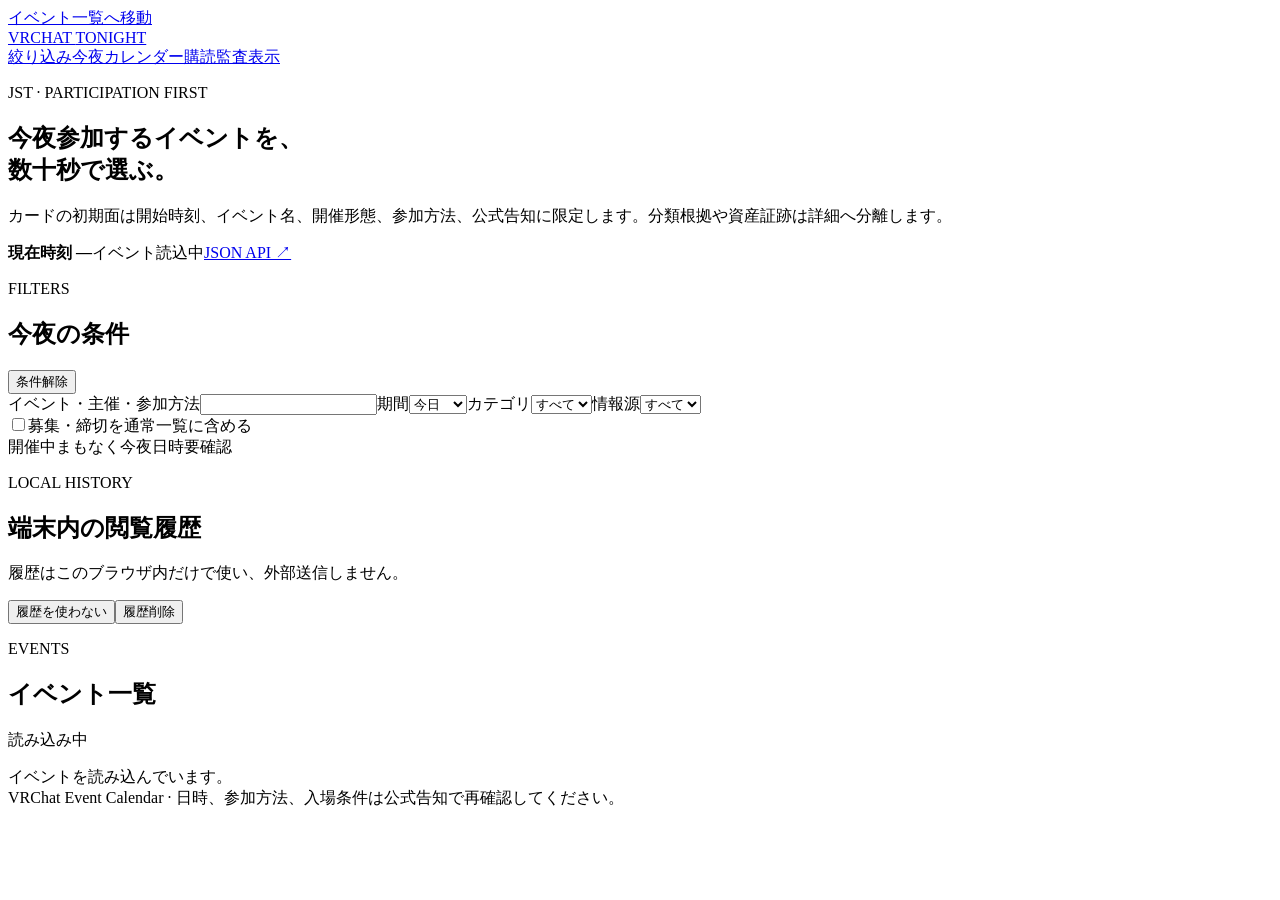
==== tonight/index.html @ fd6a1523 "Add mobile-first tonight event discovery" ====
<!doctype html><html lang="ja"><head><meta charset="utf-8"><meta name="viewport" content="width=device-width,initial-scale=1,viewport-fit=cover"><meta name="description" content="VRChatの今夜参加できるイベントを、時刻、開催形態、参加方法、公式告知から選ぶモバイル優先カレンダー。"><meta name="theme-color" content="#fbfaf7"><title>今夜のVRChat | Event Calendar</title><link rel="stylesheet" href="./tonight.css"><script src="./tonight.js" defer></script></head><body><a class="skip" href="#events">イベント一覧へ移動</a><header><a href="../" class="brand">VRCHAT <span>TONIGHT</span></a><nav><a href="#filters">絞り込み</a><a href="#events">今夜</a><a href="../calendar.ics">カレンダー購読</a><a href="../">監査表示</a></nav></header><main><section class="hero"><div><p class="eyebrow">JST · PARTICIPATION FIRST</p><h1>今夜参加するイベントを、<br>数十秒で選ぶ。</h1><p>カードの初期面は開始時刻、イベント名、開催形態、参加方法、公式告知に限定します。分類根拠や資産証跡は詳細へ分離します。</p></div><aside><strong id="now">現在時刻 —</strong><span id="data-status">イベント読込中</span><a href="../events.json">JSON API ↗</a></aside></section><section id="filters" class="filters" aria-labelledby="filter-title"><div class="section-heading"><div><p class="eyebrow">FILTERS</p><h2 id="filter-title">今夜の条件</h2></div><button id="clear" type="button">条件解除</button></div><div class="filter-grid"><label class="search"><span>イベント・主催・参加方法</span><input id="q" type="search" autocomplete="off"></label><label><span>期間</span><select id="range"><option value="today">今日</option><option value="week">7日</option><option value="month">30日</option><option value="all">120日</option></select></label><label><span>カテゴリ</span><select id="category"><option value="all">すべて</option></select></label><label><span>情報源</span><select id="source"><option value="all">すべて</option></select></label></div><label class="deadline-toggle"><input id="deadlines" type="checkbox"><span>募集・締切を通常一覧に含める</span></label><div id="active" class="active" aria-live="polite"></div></section><section class="status-legend" aria-label="開催状態"><span class="event-state state-live">開催中</span><span class="event-state state-soon">まもなく</span><span class="event-state state-tonight">今夜</span><span class="event-state state-unknown">日時要確認</span></section><section class="recommendation" aria-labelledby="recommendation-title"><div><p class="eyebrow">LOCAL HISTORY</p><h2 id="recommendation-title">端末内の閲覧履歴</h2></div><p>履歴はこのブラウザ内だけで使い、外部送信しません。</p><button id="history-off" type="button" aria-pressed="false">履歴を使わない</button><button id="history-clear" type="button">履歴削除</button></section><section id="events" tabindex="-1" aria-labelledby="events-title"><div class="section-heading"><div><p class="eyebrow">EVENTS</p><h2 id="events-title">イベント一覧</h2></div><p id="summary" role="status">読み込み中</p></div><div id="loading" class="state">イベントを読み込んでいます。</div><div id="error" class="state error" role="alert" hidden></div><div id="empty" class="state" hidden>条件に一致するイベントがありません。</div><div id="list" class="event-list" aria-busy="true"></div><button id="more" type="button" hidden>さらに表示</button></section></main><template id="event-card"><article class="event-card"><div class="event-time"><strong></strong><span></span></div><div class="event-main"><div class="event-state-row"><span class="event-state"></span><span class="event-mode"></span></div><h3></h3><p class="event-host"></p><p class="participation"></p><div class="actions"><a class="action primary" target="_blank" rel="noreferrer">参加方法を見る</a><a class="action official" target="_blank" rel="noreferrer">公式告知</a></div><details><summary>説明・分類根拠・証跡</summary><div class="details-body"><p class="description"></p><dl><div><dt>カテゴリ</dt><dd data-field="category"></dd></div><div><dt>確信度</dt><dd data-field="confidence"></dd></div><div><dt>情報源</dt><dd data-field="source"></dd></div><div><dt>分類根拠</dt><dd data-field="reason"></dd></div></dl><div class="proof"></div></div></details></div></article></template><footer>VRChat Event Calendar · 日時、参加方法、入場条件は公式告知で再確認してください。</footer></body></html>
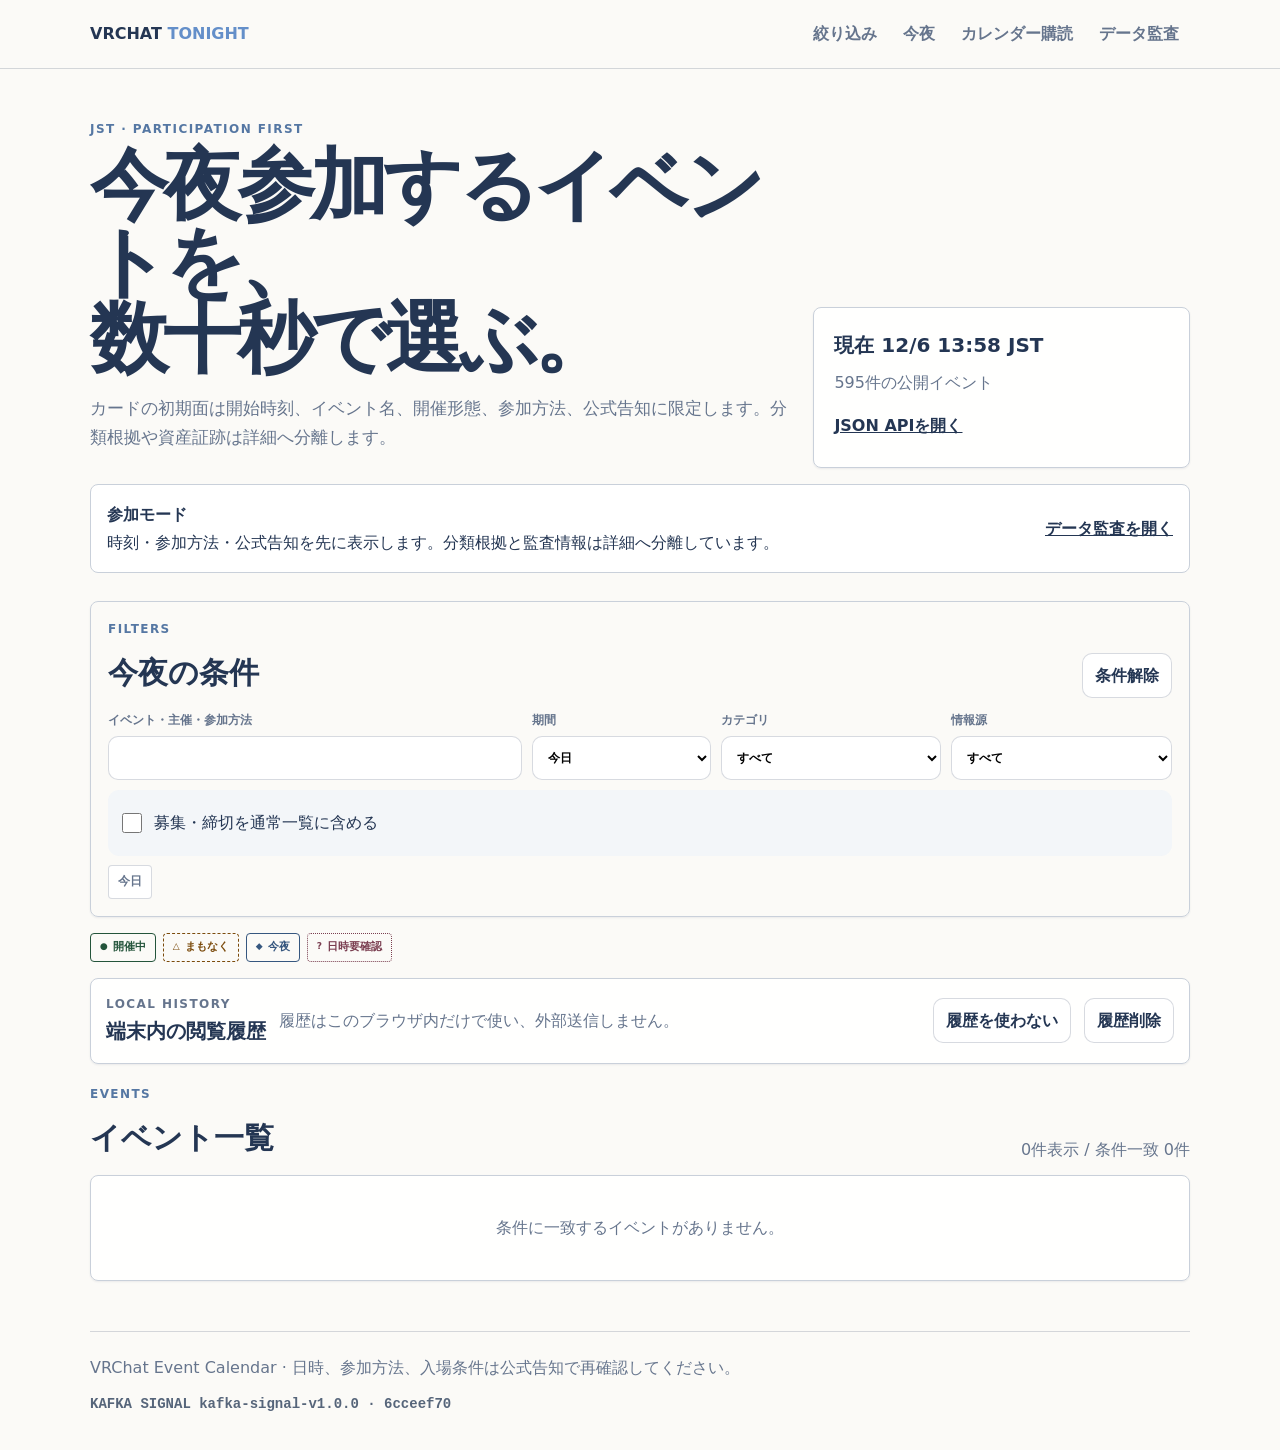
==== commit 8b4f45b2: "feat: apply KAFKA SIGNAL to tonight discovery" ====
--- a/tonight/index.html
+++ b/tonight/index.html
@@ -1 +1 @@
-<!doctype html><html lang="ja"><head><meta charset="utf-8"><meta name="viewport" content="width=device-width,initial-scale=1,viewport-fit=cover"><meta name="description" content="VRChatの今夜参加できるイベントを、時刻、開催形態、参加方法、公式告知から選ぶモバイル優先カレンダー。"><meta name="theme-color" content="#fbfaf7"><title>今夜のVRChat | Event Calendar</title><link rel="stylesheet" href="./tonight.css"><script src="./tonight.js" defer></script></head><body><a class="skip" href="#events">イベント一覧へ移動</a><header><a href="../" class="brand">VRCHAT <span>TONIGHT</span></a><nav><a href="#filters">絞り込み</a><a href="#events">今夜</a><a href="../calendar.ics">カレンダー購読</a><a href="../">監査表示</a></nav></header><main><section class="hero"><div><p class="eyebrow">JST · PARTICIPATION FIRST</p><h1>今夜参加するイベントを、<br>数十秒で選ぶ。</h1><p>カードの初期面は開始時刻、イベント名、開催形態、参加方法、公式告知に限定します。分類根拠や資産証跡は詳細へ分離します。</p></div><aside><strong id="now">現在時刻 —</strong><span id="data-status">イベント読込中</span><a href="../events.json">JSON API ↗</a></aside></section><section id="filters" class="filters" aria-labelledby="filter-title"><div class="section-heading"><div><p class="eyebrow">FILTERS</p><h2 id="filter-title">今夜の条件</h2></div><button id="clear" type="button">条件解除</button></div><div class="filter-grid"><label class="search"><span>イベント・主催・参加方法</span><input id="q" type="search" autocomplete="off"></label><label><span>期間</span><select id="range"><option value="today">今日</option><option value="week">7日</option><option value="month">30日</option><option value="all">120日</option></select></label><label><span>カテゴリ</span><select id="category"><option value="all">すべて</option></select></label><label><span>情報源</span><select id="source"><option value="all">すべて</option></select></label></div><label class="deadline-toggle"><input id="deadlines" type="checkbox"><span>募集・締切を通常一覧に含める</span></label><div id="active" class="active" aria-live="polite"></div></section><section class="status-legend" aria-label="開催状態"><span class="event-state state-live">開催中</span><span class="event-state state-soon">まもなく</span><span class="event-state state-tonight">今夜</span><span class="event-state state-unknown">日時要確認</span></section><section class="recommendation" aria-labelledby="recommendation-title"><div><p class="eyebrow">LOCAL HISTORY</p><h2 id="recommendation-title">端末内の閲覧履歴</h2></div><p>履歴はこのブラウザ内だけで使い、外部送信しません。</p><button id="history-off" type="button" aria-pressed="false">履歴を使わない</button><button id="history-clear" type="button">履歴削除</button></section><section id="events" tabindex="-1" aria-labelledby="events-title"><div class="section-heading"><div><p class="eyebrow">EVENTS</p><h2 id="events-title">イベント一覧</h2></div><p id="summary" role="status">読み込み中</p></div><div id="loading" class="state">イベントを読み込んでいます。</div><div id="error" class="state error" role="alert" hidden></div><div id="empty" class="state" hidden>条件に一致するイベントがありません。</div><div id="list" class="event-list" aria-busy="true"></div><button id="more" type="button" hidden>さらに表示</button></section></main><template id="event-card"><article class="event-card"><div class="event-time"><strong></strong><span></span></div><div class="event-main"><div class="event-state-row"><span class="event-state"></span><span class="event-mode"></span></div><h3></h3><p class="event-host"></p><p class="participation"></p><div class="actions"><a class="action primary" target="_blank" rel="noreferrer">参加方法を見る</a><a class="action official" target="_blank" rel="noreferrer">公式告知</a></div><details><summary>説明・分類根拠・証跡</summary><div class="details-body"><p class="description"></p><dl><div><dt>カテゴリ</dt><dd data-field="category"></dd></div><div><dt>確信度</dt><dd data-field="confidence"></dd></div><div><dt>情報源</dt><dd data-field="source"></dd></div><div><dt>分類根拠</dt><dd data-field="reason"></dd></div></dl><div class="proof"></div></div></details></div></article></template><footer>VRChat Event Calendar · 日時、参加方法、入場条件は公式告知で再確認してください。</footer></body></html>+<!doctype html><html lang="ja"><head><meta charset="utf-8"><meta name="viewport" content="width=device-width,initial-scale=1,viewport-fit=cover"><meta name="description" content="VRChatの今夜参加できるイベントを、時刻、開催形態、参加方法、公式告知から選ぶモバイル優先カレンダー。"><meta name="theme-color" content="#fbfaf7"><meta name="kafka-signal-release" content="kafka-signal-v1.0.0"><meta name="kafka-signal-commit" content="6cceef70ab3ad5d15bad972aab0b23d954fc1fd8"><title>今夜のVRChat | Event Calendar</title><link rel="stylesheet" href="./tonight.css"><link rel="stylesheet" href="./kafka-signal.css"><script src="./tonight.js" defer></script><script src="./kafka-signal.js" defer></script></head><body><a class="skip" href="#events">イベント一覧へ移動</a><header><a href="./" class="brand" rel="home">VRCHAT <span>TONIGHT</span></a><nav><a href="#filters">絞り込み</a><a href="#events">今夜</a><a href="../calendar.ics">カレンダー購読</a><a href="../">データ監査</a></nav></header><main><section class="hero"><div><p class="eyebrow">JST · PARTICIPATION FIRST</p><h1>今夜参加するイベントを、<br>数十秒で選ぶ。</h1><p>カードの初期面は開始時刻、イベント名、開催形態、参加方法、公式告知に限定します。分類根拠や資産証跡は詳細へ分離します。</p></div><aside><strong id="now">現在時刻 —</strong><span id="data-status">イベント読込中</span><a href="../events.json">JSON APIを開く</a></aside></section><section id="filters" class="filters" aria-labelledby="filter-title"><div class="section-heading"><div><p class="eyebrow">FILTERS</p><h2 id="filter-title">今夜の条件</h2></div><button id="clear" type="button">条件解除</button></div><div class="filter-grid"><label class="search"><span>イベント・主催・参加方法</span><input id="q" type="search" autocomplete="off"></label><label><span>期間</span><select id="range"><option value="today">今日</option><option value="week">7日</option><option value="month">30日</option><option value="all">120日</option></select></label><label><span>カテゴリ</span><select id="category"><option value="all">すべて</option></select></label><label><span>情報源</span><select id="source"><option value="all">すべて</option></select></label></div><label class="deadline-toggle"><input id="deadlines" type="checkbox"><span>募集・締切を通常一覧に含める</span></label><div id="active" class="active" aria-live="polite"></div></section><section class="status-legend" aria-label="開催状態"><span class="event-state state-live">開催中</span><span class="event-state state-soon">まもなく</span><span class="event-state state-tonight">今夜</span><span class="event-state state-unknown">日時要確認</span></section><section class="recommendation" aria-labelledby="recommendation-title"><div><p class="eyebrow">LOCAL HISTORY</p><h2 id="recommendation-title">端末内の閲覧履歴</h2></div><p>履歴はこのブラウザ内だけで使い、外部送信しません。</p><button id="history-off" type="button" aria-pressed="false">履歴を使わない</button><button id="history-clear" type="button">履歴削除</button></section><section id="events" tabindex="-1" aria-labelledby="events-title"><div class="section-heading"><div><p class="eyebrow">EVENTS</p><h2 id="events-title">イベント一覧</h2></div><p id="summary" role="status">読み込み中</p></div><div id="loading" class="state">イベントを読み込んでいます。</div><div id="error" class="state error" role="alert" hidden></div><div id="empty" class="state" hidden>条件に一致するイベントがありません。</div><div id="list" class="event-list" aria-busy="true"></div><button id="more" type="button" hidden>さらに表示</button></section></main><template id="event-card"><article class="event-card"><div class="event-time"><strong></strong><span></span></div><div class="event-main"><div class="event-state-row"><span class="event-state"></span><span class="event-mode"></span></div><h3></h3><p class="event-host"></p><p class="participation"></p><div class="actions"><a class="action primary" target="_blank" rel="noreferrer">参加方法を見る</a><a class="action official" target="_blank" rel="noreferrer">公式告知</a></div><details><summary>説明・分類根拠・証跡</summary><div class="details-body"><p class="description"></p><dl><div><dt>カテゴリ</dt><dd data-field="category"></dd></div><div><dt>確信度</dt><dd data-field="confidence"></dd></div><div><dt>情報源</dt><dd data-field="source"></dd></div><div><dt>分類根拠</dt><dd data-field="reason"></dd></div></dl><div class="proof"></div></div></details></div></article></template><footer>VRChat Event Calendar · 日時、参加方法、入場条件は公式告知で再確認してください。</footer></body></html>
--- a/tonight/tonight.css
+++ b/tonight/tonight.css
@@ -0,0 +1 @@
+:root{--bg:#fbfaf7;--surface:#fff;--ink:#243653;--muted:#66758d;--line:rgba(36,54,83,.18);--blue:#8fb5ec;--mint:#b7dbc8;--rose:#efb4c1;--gold:#efcf8f;--shadow:0 18px 48px rgba(76,91,125,.09);font-family:Inter,"Noto Sans JP",system-ui,sans-serif}*{box-sizing:border-box}html{scroll-behavior:smooth;scroll-padding-top:92px}body{margin:0;color:var(--ink);background:radial-gradient(circle at 8% 0,rgba(143,181,236,.22),transparent 30rem),radial-gradient(circle at 94% 12%,rgba(185,168,230,.15),transparent 28rem),var(--bg);font-size:16px;line-height:1.7}a{color:inherit}button,input,select{font:inherit;min-height:44px}a:focus-visible,button:focus-visible,input:focus-visible,select:focus-visible,summary:focus-visible,[tabindex="-1"]:focus-visible{outline:3px solid #1d63aa;outline-offset:3px}.skip{position:fixed;top:8px;left:8px;z-index:1000;padding:11px 15px;border-radius:10px;background:var(--ink);color:#fff;transform:translateY(-150%)}.skip:focus{transform:translateY(0)}header{position:sticky;top:0;z-index:40;display:flex;justify-content:space-between;align-items:center;gap:18px;padding:12px max(16px,calc((100% - 1100px)/2));border-bottom:1px solid var(--line);background:rgba(251,250,247,.94);backdrop-filter:blur(18px)}.brand{font-weight:900;text-decoration:none}.brand span{color:#648fc9}nav{display:flex;flex-wrap:wrap;gap:4px}nav a{display:inline-flex;min-height:44px;align-items:center;padding:8px 11px;border-radius:999px;color:var(--muted);text-decoration:none;font-weight:800}main{width:min(1100px,calc(100% - 28px));margin:auto;padding:50px 0}.hero{display:grid;grid-template-columns:1.3fr .7fr;gap:24px;align-items:end}.eyebrow{margin:0 0 8px;color:#5577a3;font-size:12px;font-weight:900;letter-spacing:.12em}h1{margin:0;max-width:15ch;font-size:clamp(45px,7vw,78px);line-height:.98;letter-spacing:-.06em}.hero>div>p:last-child{max-width:740px;color:var(--muted);font-size:17px}.hero aside,.filters,.recommendation,.event-card,.state{border:1px solid var(--line);border-radius:20px;background:rgba(255,255,255,.92);box-shadow:var(--shadow)}.hero aside{display:grid;gap:7px;padding:20px}.hero aside strong{font-size:20px}.hero aside span{color:var(--muted)}.hero aside a{display:inline-flex;min-height:44px;align-items:center;font-weight:800}.filters{position:sticky;top:76px;z-index:30;margin-top:28px;padding:17px;background:rgba(251,250,247,.95);backdrop-filter:blur(18px)}.section-heading{display:flex;justify-content:space-between;align-items:end;gap:18px;margin-bottom:12px}.section-heading h2{margin:0;font-size:30px}.section-heading>p{margin:0;color:var(--muted)}.section-heading button,.recommendation button,#more{padding:8px 12px;border:1px solid var(--line);border-radius:10px;background:#fff;color:var(--ink);cursor:pointer;font-weight:800}.filter-grid{display:grid;grid-template-columns:1.5fr .65fr .8fr .8fr;gap:10px}.filter-grid label{display:grid;gap:5px;color:var(--muted);font-size:12px;font-weight:800}.filter-grid input,.filter-grid select{width:100%;min-width:0;padding:9px 11px;border:1px solid var(--line);border-radius:10px;background:#fff}.deadline-toggle{display:flex;min-height:48px;align-items:center;gap:9px;margin-top:10px;padding:8px 10px;border-radius:11px;background:#f3f6f9;cursor:pointer}.deadline-toggle input{width:20px;height:20px}.active{display:flex;flex-wrap:wrap;gap:6px;min-height:34px;margin-top:9px}.chip{display:inline-flex;min-height:30px;align-items:center;padding:4px 9px;border:1px solid var(--line);border-radius:999px;background:#fff;color:var(--muted);font-size:12px;font-weight:800}.status-legend{display:flex;flex-wrap:wrap;gap:7px;margin:16px 0}.event-state,.event-mode{display:inline-flex;min-height:29px;align-items:center;padding:4px 9px;border:1px solid currentColor;border-radius:999px;font-size:11px;font-weight:900}.event-state::before{margin-right:5px;font-size:9px}.state-live{color:#24543b}.state-live::before{content:"●"}.state-soon{color:#7b4b0c;border-style:dashed}.state-soon::before{content:"△"}.state-tonight{color:#36577f}.state-tonight::before{content:"◆"}.state-unknown{color:#7a3e50;border-style:dotted}.state-unknown::before{content:"?"}.event-mode{color:#596476;background:#f3f6f9}.recommendation{display:flex;align-items:center;gap:13px;margin-bottom:20px;padding:15px}.recommendation h2{margin:0;font-size:20px}.recommendation p{flex:1;margin:0;color:var(--muted)}.recommendation button[aria-pressed="true"]{background:var(--ink);color:#fff}.event-list{display:grid;gap:11px}.event-card{display:grid;grid-template-columns:120px minmax(0,1fr);gap:17px;padding:17px}.event-time{padding:11px;border-radius:13px;background:#f3f6f9}.event-time strong{display:block;font-size:22px}.event-time span{display:block;color:var(--muted)}.event-state-row{display:flex;flex-wrap:wrap;gap:6px}.event-card h3{margin:8px 0 4px;font-size:21px;line-height:1.4}.event-host,.participation{margin:5px 0;color:var(--muted)}.participation{color:var(--ink);font-weight:750}.actions{display:flex;flex-wrap:wrap;gap:7px;margin-top:12px}.action{display:inline-flex;min-height:46px;align-items:center;justify-content:center;padding:9px 13px;border:1px solid var(--line);border-radius:10px;background:#fff;text-decoration:none;font-weight:850}.action.primary{background:var(--ink);border-color:var(--ink);color:#fff}.event-card details{margin-top:12px;border-top:1px solid var(--line)}.event-card summary{min-height:44px;padding:11px 0;cursor:pointer;font-weight:800}.details-body{padding-top:5px}.description{color:var(--muted)}.details-body dl{display:grid;grid-template-columns:repeat(2,1fr);gap:8px}.details-body dl div{padding:9px;border-radius:9px;background:#f3f6f9}.details-body dt{color:var(--muted);font-size:11px;font-weight:850}.details-body dd{margin:3px 0 0}.proof{display:flex;flex-wrap:wrap;gap:6px;margin-top:9px}.proof a{display:inline-flex;min-height:36px;align-items:center;padding:5px 8px;border-radius:8px;background:#eef3fa;font-size:12px;font-weight:800;text-decoration:none}.state{padding:38px;text-align:center;color:var(--muted)}.error{color:#8b3d4b;border-color:#d4a0aa}#more{display:block;min-width:min(300px,100%);margin:17px auto 0}footer{width:min(1100px,calc(100% - 28px));margin:auto;padding:22px 0;border-top:1px solid var(--line);color:var(--muted)}[hidden]{display:none!important}@media(max-width:900px){.hero{grid-template-columns:1fr}.filter-grid{grid-template-columns:1fr 1fr}.filters{position:static}.recommendation{align-items:flex-start;flex-wrap:wrap}}@media(max-width:620px){header{position:static;align-items:flex-start;flex-direction:column}nav{width:100%;overflow-x:auto;flex-wrap:nowrap}nav a{flex:0 0 auto}main{width:min(100% - 18px,1100px);padding-top:34px}h1{font-size:44px}.filter-grid{grid-template-columns:1fr}.section-heading{align-items:flex-start;flex-direction:column}.recommendation{display:grid}.recommendation button{width:100%}.event-card{grid-template-columns:1fr;padding:14px}.event-time{display:flex;justify-content:space-between;align-items:center}.actions{display:grid}.action{width:100%}.details-body dl{grid-template-columns:1fr}}@media(prefers-reduced-motion:reduce){*{scroll-behavior:auto!important;transition:none!important}}
--- a/tonight/kafka-signal.css
+++ b/tonight/kafka-signal.css
@@ -0,0 +1 @@
+:root{--ks-canvas:#FBFAF7;--ks-surface:#FFF;--ks-surface-subtle:#F4F2EC;--ks-ink:#243653;--ks-muted:#56657A;--ks-border:#C9D0DA;--ks-primary:#4D72A8;--ks-primary-soft:#DCE8F7;--ks-focus:#174D8B;--ks-attention:#8A4A10;--ks-attention-soft:#FBE3C9;--ks-radius-sm:.25rem;--ks-radius-md:.5rem}body{background:var(--ks-canvas);color:var(--ks-ink)}header,.filters{background:rgb(251 250 247/.97);backdrop-filter:none}.hero aside,.filters,.recommendation,.event-card,.state{border-color:var(--ks-border);border-radius:var(--ks-radius-md);box-shadow:0 1px 2px rgb(36 54 83/.08)}nav a,.event-state,.event-mode,.active>*{border-radius:var(--ks-radius-sm)}.event-card{background:var(--ks-surface)}.event-card details{border-top:1px solid var(--ks-border)}.event-card details summary{min-height:44px;display:flex;align-items:center}.why-shown{margin:.75rem 0 0;padding:.75rem;border-left:3px solid var(--ks-primary);background:var(--ks-primary-soft);font-size:.875rem}.entry-contract{display:grid;grid-template-columns:minmax(0,1fr) auto;gap:1rem;align-items:center;margin:1rem 0;padding:1rem;border:1px solid var(--ks-border);border-radius:var(--ks-radius-md);background:var(--ks-surface)}.entry-contract p{margin:0}.entry-contract a{min-height:44px;display:inline-flex;align-items:center;font-weight:800}.ks-version{font:700 .875rem/1.4 ui-monospace,SFMono-Regular,Consolas,monospace;color:var(--ks-muted)}:where(a,button,input,select,summary):focus-visible{outline:none;box-shadow:0 0 0 3px var(--ks-canvas),0 0 0 6px var(--ks-focus)}@media(max-width:620px){.entry-contract{grid-template-columns:1fr}.actions .action{min-height:48px}}@media(prefers-reduced-motion:reduce){*,*::before,*::after{animation-duration:.01ms!important;animation-iteration-count:1!important;transition-duration:.01ms!important;scroll-behavior:auto!important}}
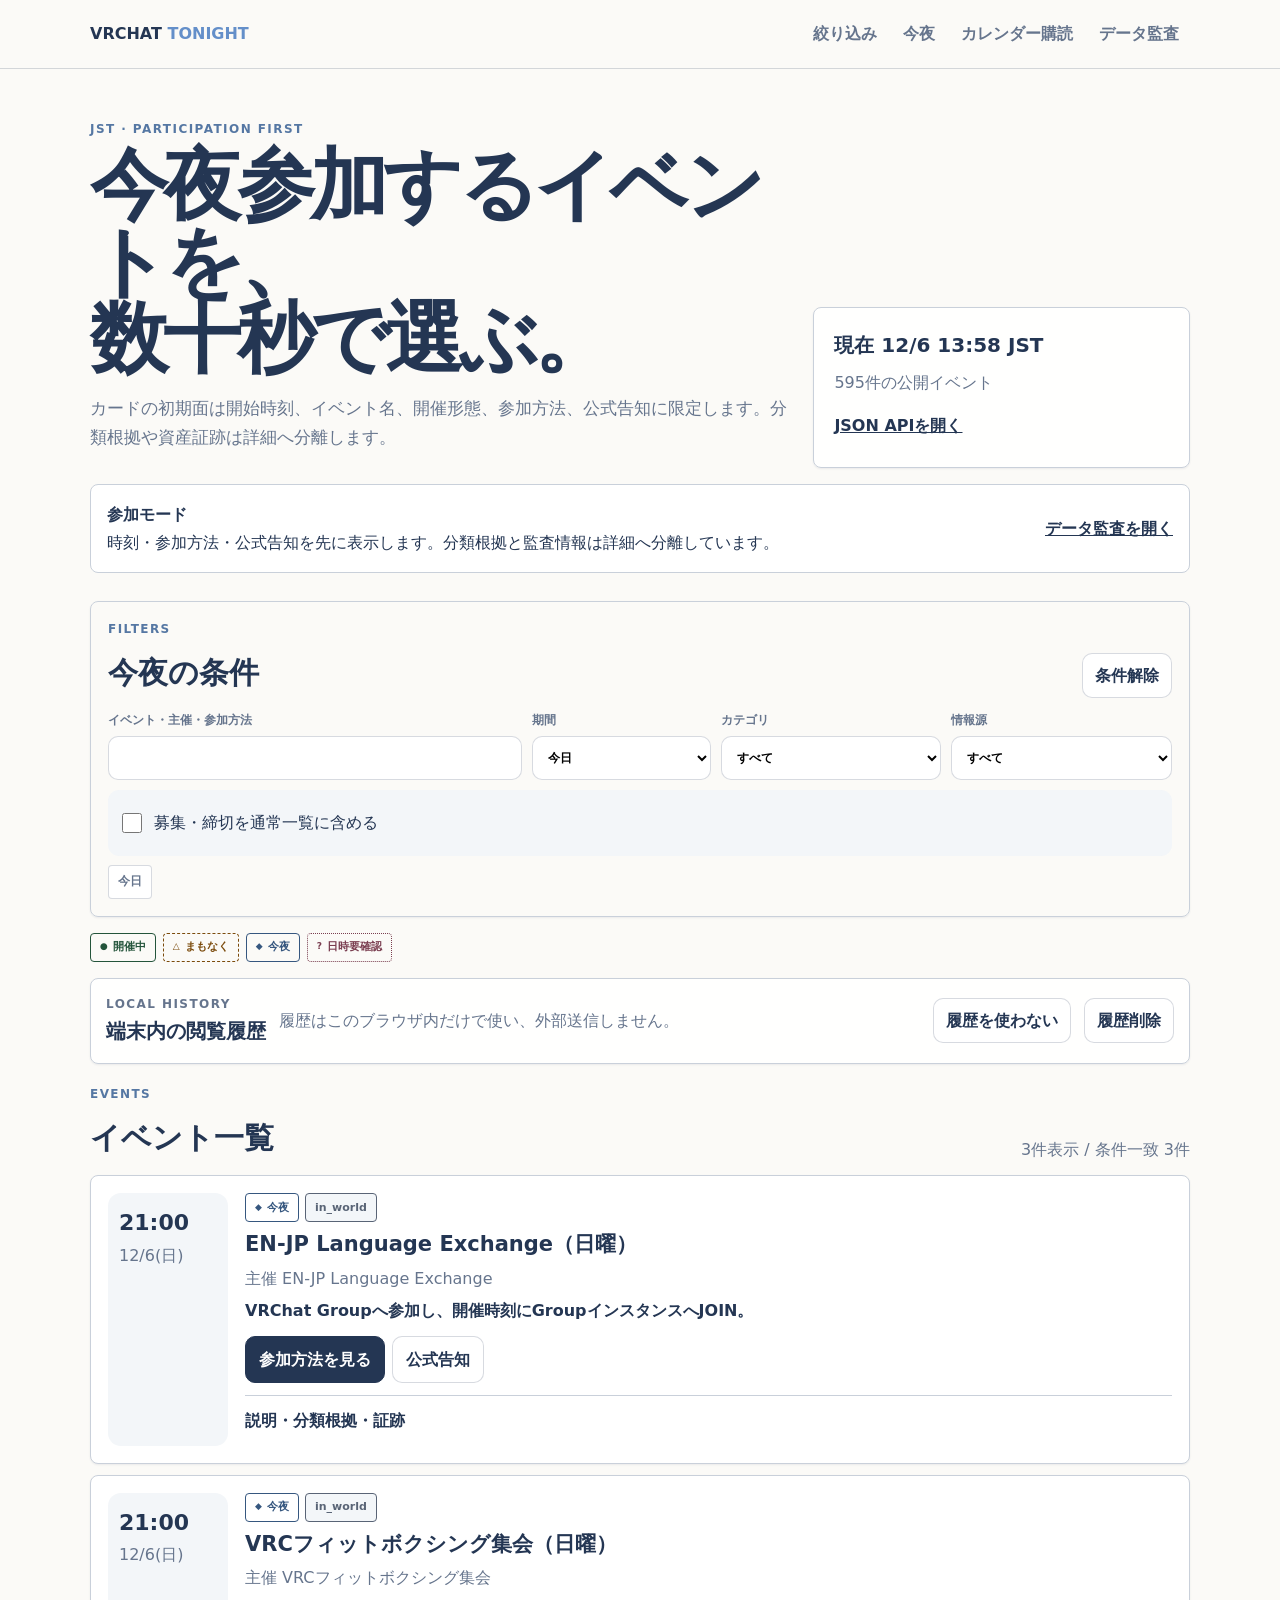
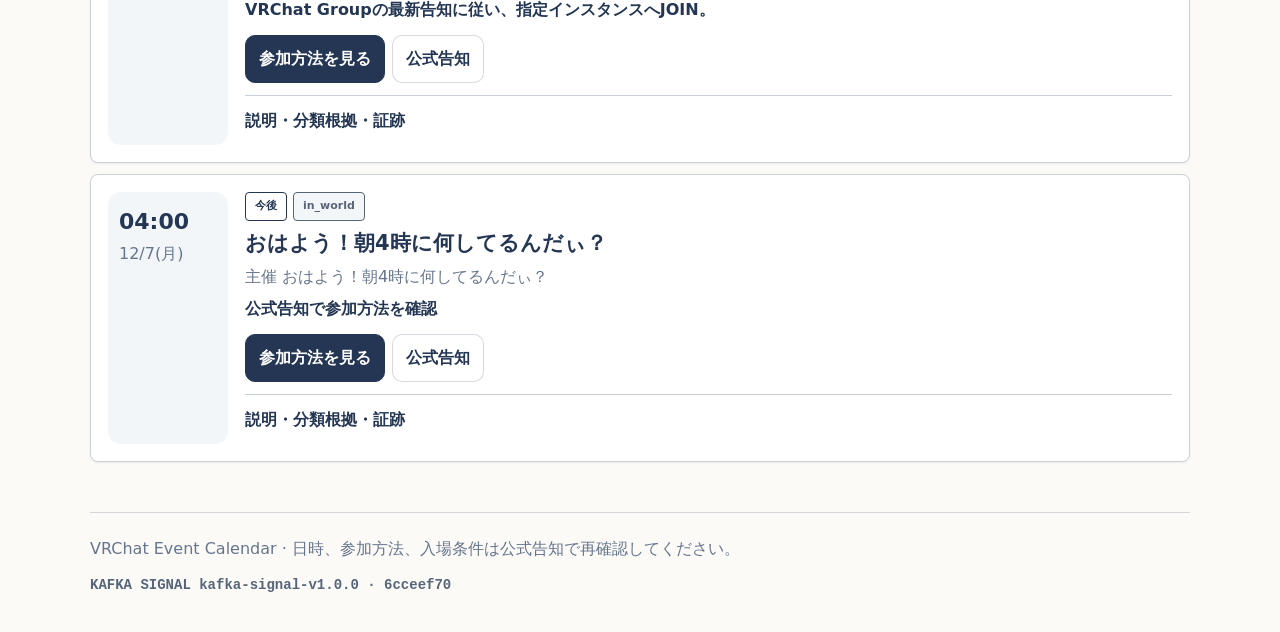
==== commit b40063c7: "feat: load isolated Featured Tonight surface" ====
--- a/tonight/index.html
+++ b/tonight/index.html
@@ -1 +1 @@
-<!doctype html><html lang="ja"><head><meta charset="utf-8"><meta name="viewport" content="width=device-width,initial-scale=1,viewport-fit=cover"><meta name="description" content="VRChatの今夜参加できるイベントを、時刻、開催形態、参加方法、公式告知から選ぶモバイル優先カレンダー。"><meta name="theme-color" content="#fbfaf7"><meta name="kafka-signal-release" content="kafka-signal-v1.0.0"><meta name="kafka-signal-commit" content="6cceef70ab3ad5d15bad972aab0b23d954fc1fd8"><title>今夜のVRChat | Event Calendar</title><link rel="stylesheet" href="./tonight.css"><link rel="stylesheet" href="./kafka-signal.css"><script src="./tonight.js" defer></script><script src="./kafka-signal.js" defer></script></head><body><a class="skip" href="#events">イベント一覧へ移動</a><header><a href="./" class="brand" rel="home">VRCHAT <span>TONIGHT</span></a><nav><a href="#filters">絞り込み</a><a href="#events">今夜</a><a href="../calendar.ics">カレンダー購読</a><a href="../">データ監査</a></nav></header><main><section class="hero"><div><p class="eyebrow">JST · PARTICIPATION FIRST</p><h1>今夜参加するイベントを、<br>数十秒で選ぶ。</h1><p>カードの初期面は開始時刻、イベント名、開催形態、参加方法、公式告知に限定します。分類根拠や資産証跡は詳細へ分離します。</p></div><aside><strong id="now">現在時刻 —</strong><span id="data-status">イベント読込中</span><a href="../events.json">JSON APIを開く</a></aside></section><section id="filters" class="filters" aria-labelledby="filter-title"><div class="section-heading"><div><p class="eyebrow">FILTERS</p><h2 id="filter-title">今夜の条件</h2></div><button id="clear" type="button">条件解除</button></div><div class="filter-grid"><label class="search"><span>イベント・主催・参加方法</span><input id="q" type="search" autocomplete="off"></label><label><span>期間</span><select id="range"><option value="today">今日</option><option value="week">7日</option><option value="month">30日</option><option value="all">120日</option></select></label><label><span>カテゴリ</span><select id="category"><option value="all">すべて</option></select></label><label><span>情報源</span><select id="source"><option value="all">すべて</option></select></label></div><label class="deadline-toggle"><input id="deadlines" type="checkbox"><span>募集・締切を通常一覧に含める</span></label><div id="active" class="active" aria-live="polite"></div></section><section class="status-legend" aria-label="開催状態"><span class="event-state state-live">開催中</span><span class="event-state state-soon">まもなく</span><span class="event-state state-tonight">今夜</span><span class="event-state state-unknown">日時要確認</span></section><section class="recommendation" aria-labelledby="recommendation-title"><div><p class="eyebrow">LOCAL HISTORY</p><h2 id="recommendation-title">端末内の閲覧履歴</h2></div><p>履歴はこのブラウザ内だけで使い、外部送信しません。</p><button id="history-off" type="button" aria-pressed="false">履歴を使わない</button><button id="history-clear" type="button">履歴削除</button></section><section id="events" tabindex="-1" aria-labelledby="events-title"><div class="section-heading"><div><p class="eyebrow">EVENTS</p><h2 id="events-title">イベント一覧</h2></div><p id="summary" role="status">読み込み中</p></div><div id="loading" class="state">イベントを読み込んでいます。</div><div id="error" class="state error" role="alert" hidden></div><div id="empty" class="state" hidden>条件に一致するイベントがありません。</div><div id="list" class="event-list" aria-busy="true"></div><button id="more" type="button" hidden>さらに表示</button></section></main><template id="event-card"><article class="event-card"><div class="event-time"><strong></strong><span></span></div><div class="event-main"><div class="event-state-row"><span class="event-state"></span><span class="event-mode"></span></div><h3></h3><p class="event-host"></p><p class="participation"></p><div class="actions"><a class="action primary" target="_blank" rel="noreferrer">参加方法を見る</a><a class="action official" target="_blank" rel="noreferrer">公式告知</a></div><details><summary>説明・分類根拠・証跡</summary><div class="details-body"><p class="description"></p><dl><div><dt>カテゴリ</dt><dd data-field="category"></dd></div><div><dt>確信度</dt><dd data-field="confidence"></dd></div><div><dt>情報源</dt><dd data-field="source"></dd></div><div><dt>分類根拠</dt><dd data-field="reason"></dd></div></dl><div class="proof"></div></div></details></div></article></template><footer>VRChat Event Calendar · 日時、参加方法、入場条件は公式告知で再確認してください。</footer></body></html>
+<!doctype html><html lang="ja"><head><meta charset="utf-8"><meta name="viewport" content="width=device-width,initial-scale=1,viewport-fit=cover"><meta name="description" content="VRChatの今夜参加できるイベントを、時刻、開催形態、参加方法、公式告知から選ぶモバイル優先カレンダー。"><meta name="theme-color" content="#fbfaf7"><meta name="kafka-signal-release" content="kafka-signal-v1.0.0"><meta name="kafka-signal-commit" content="6cceef70ab3ad5d15bad972aab0b23d954fc1fd8"><title>今夜のVRChat | Event Calendar</title><link rel="stylesheet" href="./tonight.css"><link rel="stylesheet" href="./featured-tonight.css"><link rel="stylesheet" href="./kafka-signal.css"><script src="./tonight.js" defer></script><script src="./featured-tonight.js" defer></script><script src="./kafka-signal.js" defer></script></head><body><a class="skip" href="#events">イベント一覧へ移動</a><header><a href="./" class="brand" rel="home">VRCHAT <span>TONIGHT</span></a><nav><a href="#filters">絞り込み</a><a href="#events">今夜</a><a href="../calendar.ics">カレンダー購読</a><a href="../">データ監査</a></nav></header><main><section class="hero"><div><p class="eyebrow">JST · PARTICIPATION FIRST</p><h1>今夜参加するイベントを、<br>数十秒で選ぶ。</h1><p>カードの初期面は開始時刻、イベント名、開催形態、参加方法、公式告知に限定します。分類根拠や資産証跡は詳細へ分離します。</p></div><aside><strong id="now">現在時刻 —</strong><span id="data-status">イベント読込中</span><a href="../events.json">JSON APIを開く</a></aside></section><section id="filters" class="filters" aria-labelledby="filter-title"><div class="section-heading"><div><p class="eyebrow">FILTERS</p><h2 id="filter-title">今夜の条件</h2></div><button id="clear" type="button">条件解除</button></div><div class="filter-grid"><label class="search"><span>イベント・主催・参加方法</span><input id="q" type="search" autocomplete="off"></label><label><span>期間</span><select id="range"><option value="today">今日</option><option value="week">7日</option><option value="month">30日</option><option value="all">120日</option></select></label><label><span>カテゴリ</span><select id="category"><option value="all">すべて</option></select></label><label><span>情報源</span><select id="source"><option value="all">すべて</option></select></label></div><label class="deadline-toggle"><input id="deadlines" type="checkbox"><span>募集・締切を通常一覧に含める</span></label><div id="active" class="active" aria-live="polite"></div></section><section class="status-legend" aria-label="開催状態"><span class="event-state state-live">開催中</span><span class="event-state state-soon">まもなく</span><span class="event-state state-tonight">今夜</span><span class="event-state state-unknown">日時要確認</span></section><section class="recommendation" aria-labelledby="recommendation-title"><div><p class="eyebrow">LOCAL HISTORY</p><h2 id="recommendation-title">端末内の閲覧履歴</h2></div><p>履歴はこのブラウザ内だけで使い、外部送信しません。</p><button id="history-off" type="button" aria-pressed="false">履歴を使わない</button><button id="history-clear" type="button">履歴削除</button></section><section id="events" tabindex="-1" aria-labelledby="events-title"><div class="section-heading"><div><p class="eyebrow">EVENTS</p><h2 id="events-title">イベント一覧</h2></div><p id="summary" role="status">読み込み中</p></div><div id="loading" class="state">イベントを読み込んでいます。</div><div id="error" class="state error" role="alert" hidden></div><div id="empty" class="state" hidden>条件に一致するイベントがありません。</div><div id="list" class="event-list" aria-busy="true"></div><button id="more" type="button" hidden>さらに表示</button></section></main><template id="event-card"><article class="event-card"><div class="event-time"><strong></strong><span></span></div><div class="event-main"><div class="event-state-row"><span class="event-state"></span><span class="event-mode"></span></div><h3></h3><p class="event-host"></p><p class="participation"></p><div class="actions"><a class="action primary" target="_blank" rel="noreferrer">参加方法を見る</a><a class="action official" target="_blank" rel="noreferrer">公式告知</a></div><details><summary>説明・分類根拠・証跡</summary><div class="details-body"><p class="description"></p><dl><div><dt>カテゴリ</dt><dd data-field="category"></dd></div><div><dt>確信度</dt><dd data-field="confidence"></dd></div><div><dt>情報源</dt><dd data-field="source"></dd></div><div><dt>分類根拠</dt><dd data-field="reason"></dd></div></dl><div class="proof"></div></div></details></div></article></template><footer>VRChat Event Calendar · 日時、参加方法、入場条件は公式告知で再確認してください。</footer></body></html>
--- a/tonight/featured-tonight.css
+++ b/tonight/featured-tonight.css
@@ -0,0 +1 @@
+.featured-rail{margin:20px 0 28px;padding:18px;border:2px solid #b48b2e;border-radius:20px;background:#fff8e7;box-shadow:var(--shadow)}.featured-rail .section-heading{align-items:flex-start}.featured-rail .section-heading>p{max-width:44ch}.featured-list{display:grid;grid-template-columns:repeat(auto-fit,minmax(min(100%,280px),1fr));gap:12px}.featured-card{padding:16px;border:1px solid #c9a75b;border-radius:15px;background:#fff}.sponsor-label{display:inline-flex;min-height:30px;align-items:center;padding:4px 9px;border:2px solid currentColor;border-radius:999px;color:#6d4b00;font-size:12px;letter-spacing:.04em}.featured-card h3{margin:10px 0 6px;font-size:20px}.featured-meta,.featured-period{margin:5px 0;color:var(--muted)}.featured-period{font-size:13px}.featured-action{display:inline-flex;min-height:46px;align-items:center;justify-content:center;margin-top:10px;padding:9px 13px;border-radius:10px;background:var(--ink);color:#fff;text-decoration:none;font-weight:850}@media(max-width:620px){.featured-rail{padding:14px}.featured-action{width:100%}}
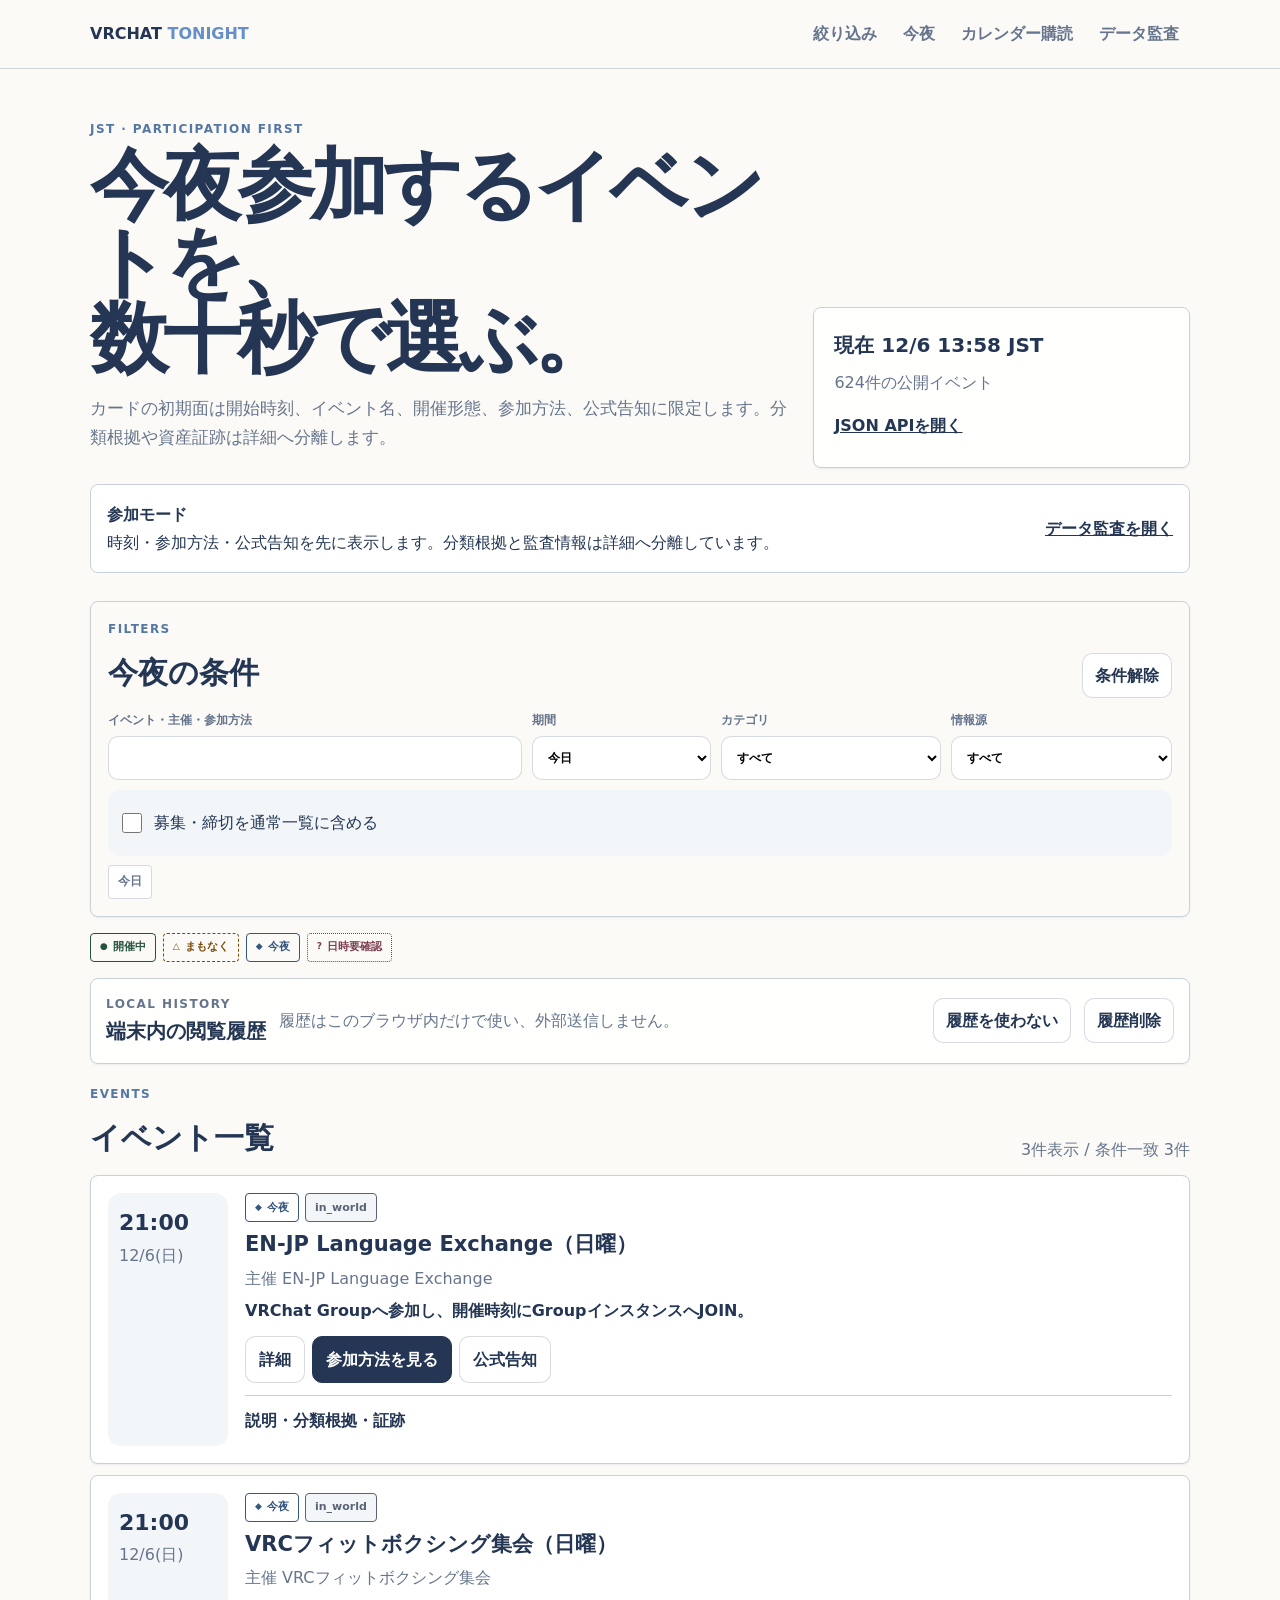
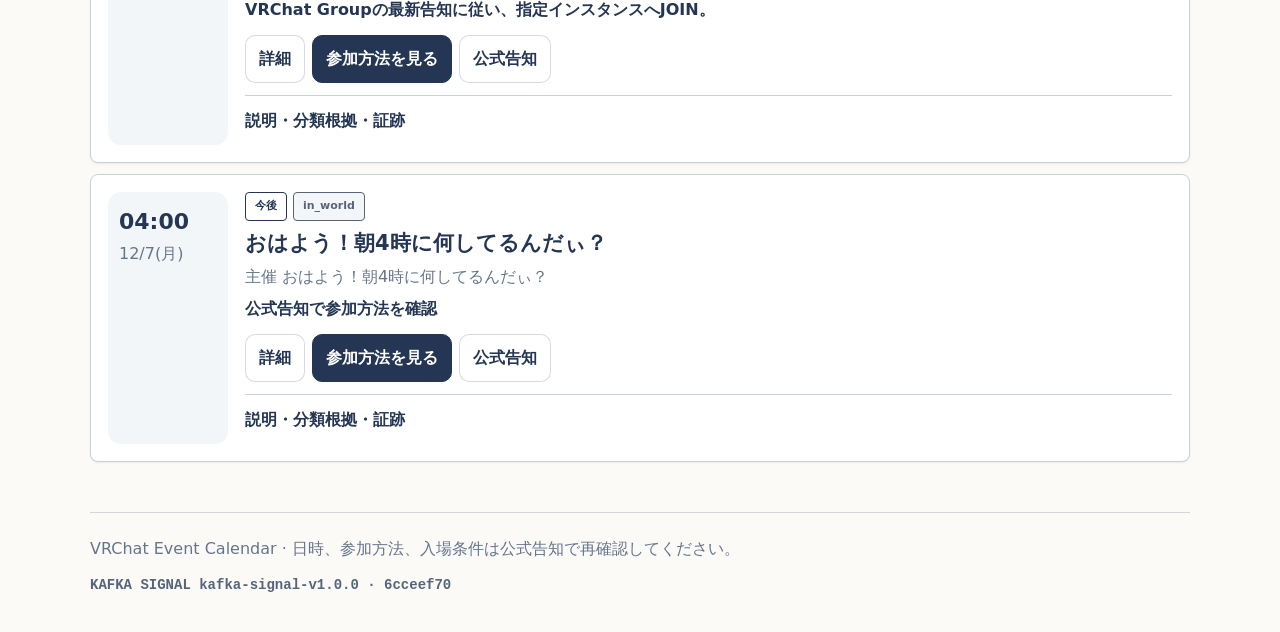
==== commit 6732998f: "feat: link tonight cards to stable event details" ====
--- a/tonight/index.html
+++ b/tonight/index.html
@@ -1 +1 @@
-<!doctype html><html lang="ja"><head><meta charset="utf-8"><meta name="viewport" content="width=device-width,initial-scale=1,viewport-fit=cover"><meta name="description" content="VRChatの今夜参加できるイベントを、時刻、開催形態、参加方法、公式告知から選ぶモバイル優先カレンダー。"><meta name="theme-color" content="#fbfaf7"><meta name="kafka-signal-release" content="kafka-signal-v1.0.0"><meta name="kafka-signal-commit" content="6cceef70ab3ad5d15bad972aab0b23d954fc1fd8"><title>今夜のVRChat | Event Calendar</title><link rel="stylesheet" href="./tonight.css"><link rel="stylesheet" href="./featured-tonight.css"><link rel="stylesheet" href="./kafka-signal.css"><script src="./tonight.js" defer></script><script src="./featured-tonight.js" defer></script><script src="./kafka-signal.js" defer></script></head><body><a class="skip" href="#events">イベント一覧へ移動</a><header><a href="./" class="brand" rel="home">VRCHAT <span>TONIGHT</span></a><nav><a href="#filters">絞り込み</a><a href="#events">今夜</a><a href="../calendar.ics">カレンダー購読</a><a href="../">データ監査</a></nav></header><main><section class="hero"><div><p class="eyebrow">JST · PARTICIPATION FIRST</p><h1>今夜参加するイベントを、<br>数十秒で選ぶ。</h1><p>カードの初期面は開始時刻、イベント名、開催形態、参加方法、公式告知に限定します。分類根拠や資産証跡は詳細へ分離します。</p></div><aside><strong id="now">現在時刻 —</strong><span id="data-status">イベント読込中</span><a href="../events.json">JSON APIを開く</a></aside></section><section id="filters" class="filters" aria-labelledby="filter-title"><div class="section-heading"><div><p class="eyebrow">FILTERS</p><h2 id="filter-title">今夜の条件</h2></div><button id="clear" type="button">条件解除</button></div><div class="filter-grid"><label class="search"><span>イベント・主催・参加方法</span><input id="q" type="search" autocomplete="off"></label><label><span>期間</span><select id="range"><option value="today">今日</option><option value="week">7日</option><option value="month">30日</option><option value="all">120日</option></select></label><label><span>カテゴリ</span><select id="category"><option value="all">すべて</option></select></label><label><span>情報源</span><select id="source"><option value="all">すべて</option></select></label></div><label class="deadline-toggle"><input id="deadlines" type="checkbox"><span>募集・締切を通常一覧に含める</span></label><div id="active" class="active" aria-live="polite"></div></section><section class="status-legend" aria-label="開催状態"><span class="event-state state-live">開催中</span><span class="event-state state-soon">まもなく</span><span class="event-state state-tonight">今夜</span><span class="event-state state-unknown">日時要確認</span></section><section class="recommendation" aria-labelledby="recommendation-title"><div><p class="eyebrow">LOCAL HISTORY</p><h2 id="recommendation-title">端末内の閲覧履歴</h2></div><p>履歴はこのブラウザ内だけで使い、外部送信しません。</p><button id="history-off" type="button" aria-pressed="false">履歴を使わない</button><button id="history-clear" type="button">履歴削除</button></section><section id="events" tabindex="-1" aria-labelledby="events-title"><div class="section-heading"><div><p class="eyebrow">EVENTS</p><h2 id="events-title">イベント一覧</h2></div><p id="summary" role="status">読み込み中</p></div><div id="loading" class="state">イベントを読み込んでいます。</div><div id="error" class="state error" role="alert" hidden></div><div id="empty" class="state" hidden>条件に一致するイベントがありません。</div><div id="list" class="event-list" aria-busy="true"></div><button id="more" type="button" hidden>さらに表示</button></section></main><template id="event-card"><article class="event-card"><div class="event-time"><strong></strong><span></span></div><div class="event-main"><div class="event-state-row"><span class="event-state"></span><span class="event-mode"></span></div><h3></h3><p class="event-host"></p><p class="participation"></p><div class="actions"><a class="action primary" target="_blank" rel="noreferrer">参加方法を見る</a><a class="action official" target="_blank" rel="noreferrer">公式告知</a></div><details><summary>説明・分類根拠・証跡</summary><div class="details-body"><p class="description"></p><dl><div><dt>カテゴリ</dt><dd data-field="category"></dd></div><div><dt>確信度</dt><dd data-field="confidence"></dd></div><div><dt>情報源</dt><dd data-field="source"></dd></div><div><dt>分類根拠</dt><dd data-field="reason"></dd></div></dl><div class="proof"></div></div></details></div></article></template><footer>VRChat Event Calendar · 日時、参加方法、入場条件は公式告知で再確認してください。</footer></body></html>
+<!doctype html><html lang="ja"><head><meta charset="utf-8"><meta name="viewport" content="width=device-width,initial-scale=1,viewport-fit=cover"><meta name="description" content="VRChatの今夜参加できるイベントを、時刻、開催形態、参加方法、公式告知から選ぶモバイル優先カレンダー。"><meta name="theme-color" content="#fbfaf7"><meta name="kafka-signal-release" content="kafka-signal-v1.0.0"><meta name="kafka-signal-commit" content="6cceef70ab3ad5d15bad972aab0b23d954fc1fd8"><title>今夜のVRChat | Event Calendar</title><link rel="stylesheet" href="./tonight.css"><link rel="stylesheet" href="./featured-tonight.css"><link rel="stylesheet" href="./kafka-signal.css"><script src="../analytics.js" data-config="../analytics-config.json" defer></script><script src="./tonight.js" defer></script><script src="./featured-tonight.js" defer></script><script src="./kafka-signal.js" defer></script></head><body><a class="skip" href="#events">イベント一覧へ移動</a><header><a href="./" class="brand" rel="home">VRCHAT <span>TONIGHT</span></a><nav><a href="#filters">絞り込み</a><a href="#events">今夜</a><a href="../calendar.ics">カレンダー購読</a><a href="../">データ監査</a></nav></header><main><section class="hero"><div><p class="eyebrow">JST · PARTICIPATION FIRST</p><h1>今夜参加するイベントを、<br>数十秒で選ぶ。</h1><p>カードの初期面は開始時刻、イベント名、開催形態、参加方法、公式告知に限定します。分類根拠や資産証跡は詳細へ分離します。</p></div><aside><strong id="now">現在時刻 —</strong><span id="data-status">イベント読込中</span><a href="../events.json">JSON APIを開く</a></aside></section><section id="filters" class="filters" aria-labelledby="filter-title"><div class="section-heading"><div><p class="eyebrow">FILTERS</p><h2 id="filter-title">今夜の条件</h2></div><button id="clear" type="button">条件解除</button></div><div class="filter-grid"><label class="search"><span>イベント・主催・参加方法</span><input id="q" type="search" autocomplete="off"></label><label><span>期間</span><select id="range"><option value="today">今日</option><option value="week">7日</option><option value="month">30日</option><option value="all">120日</option></select></label><label><span>カテゴリ</span><select id="category"><option value="all">すべて</option></select></label><label><span>情報源</span><select id="source"><option value="all">すべて</option></select></label></div><label class="deadline-toggle"><input id="deadlines" type="checkbox"><span>募集・締切を通常一覧に含める</span></label><div id="active" class="active" aria-live="polite"></div></section><section class="status-legend" aria-label="開催状態"><span class="event-state state-live">開催中</span><span class="event-state state-soon">まもなく</span><span class="event-state state-tonight">今夜</span><span class="event-state state-unknown">日時要確認</span></section><section class="recommendation" aria-labelledby="recommendation-title"><div><p class="eyebrow">LOCAL HISTORY</p><h2 id="recommendation-title">端末内の閲覧履歴</h2></div><p>履歴はこのブラウザ内だけで使い、外部送信しません。</p><button id="history-off" type="button" aria-pressed="false">履歴を使わない</button><button id="history-clear" type="button">履歴削除</button></section><section id="events" tabindex="-1" aria-labelledby="events-title"><div class="section-heading"><div><p class="eyebrow">EVENTS</p><h2 id="events-title">イベント一覧</h2></div><p id="summary" role="status">読み込み中</p></div><div id="loading" class="state">イベントを読み込んでいます。</div><div id="error" class="state error" role="alert" hidden></div><div id="empty" class="state" hidden>条件に一致するイベントがありません。</div><div id="list" class="event-list" aria-busy="true"></div><button id="more" type="button" hidden>さらに表示</button></section></main><template id="event-card"><article class="event-card"><div class="event-time"><strong></strong><span></span></div><div class="event-main"><div class="event-state-row"><span class="event-state"></span><span class="event-mode"></span></div><h3></h3><p class="event-host"></p><p class="participation"></p><div class="actions"><a class="action detail">詳細</a><a class="action primary" target="_blank" rel="noreferrer">参加方法を見る</a><a class="action official" target="_blank" rel="noreferrer">公式告知</a></div><details><summary>説明・分類根拠・証跡</summary><div class="details-body"><p class="description"></p><dl><div><dt>カテゴリ</dt><dd data-field="category"></dd></div><div><dt>確信度</dt><dd data-field="confidence"></dd></div><div><dt>情報源</dt><dd data-field="source"></dd></div><div><dt>分類根拠</dt><dd data-field="reason"></dd></div></dl><div class="proof"></div></div></details></div></article></template><footer>VRChat Event Calendar · 日時、参加方法、入場条件は公式告知で再確認してください。</footer></body></html>
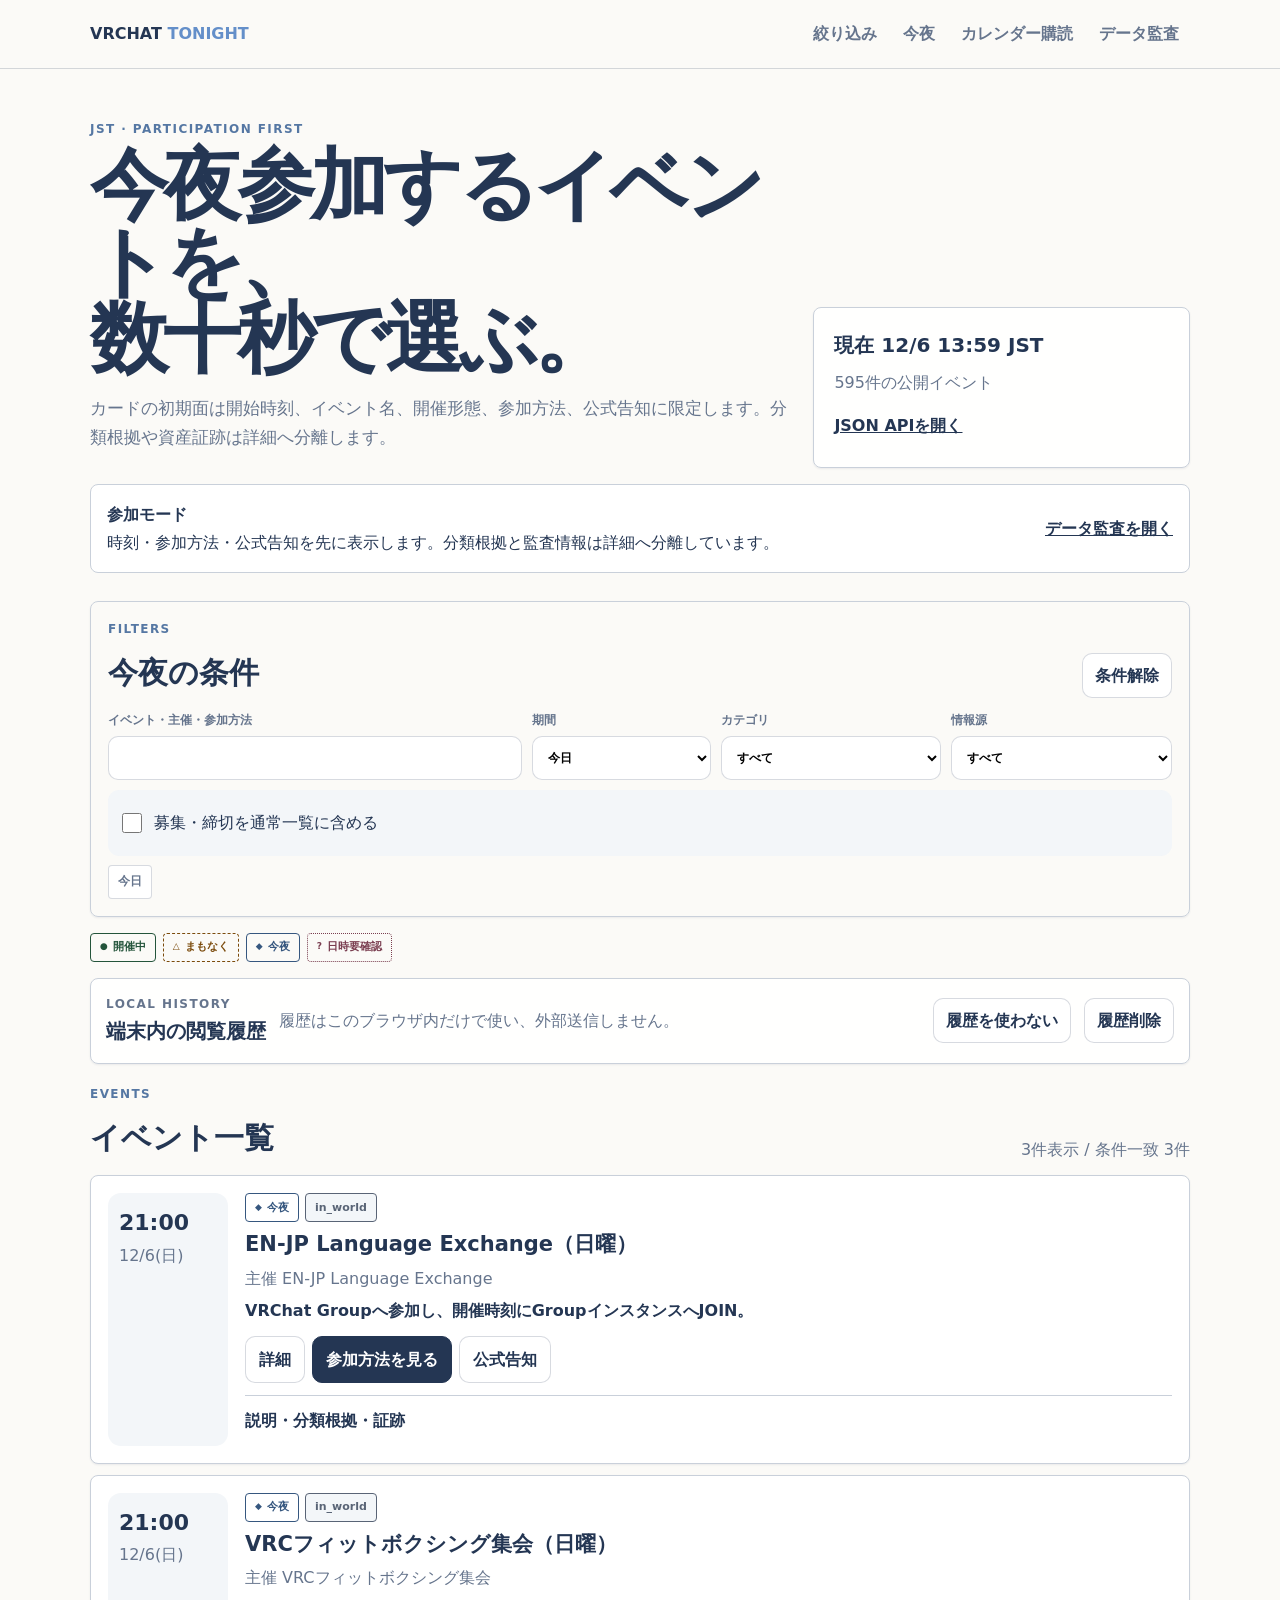
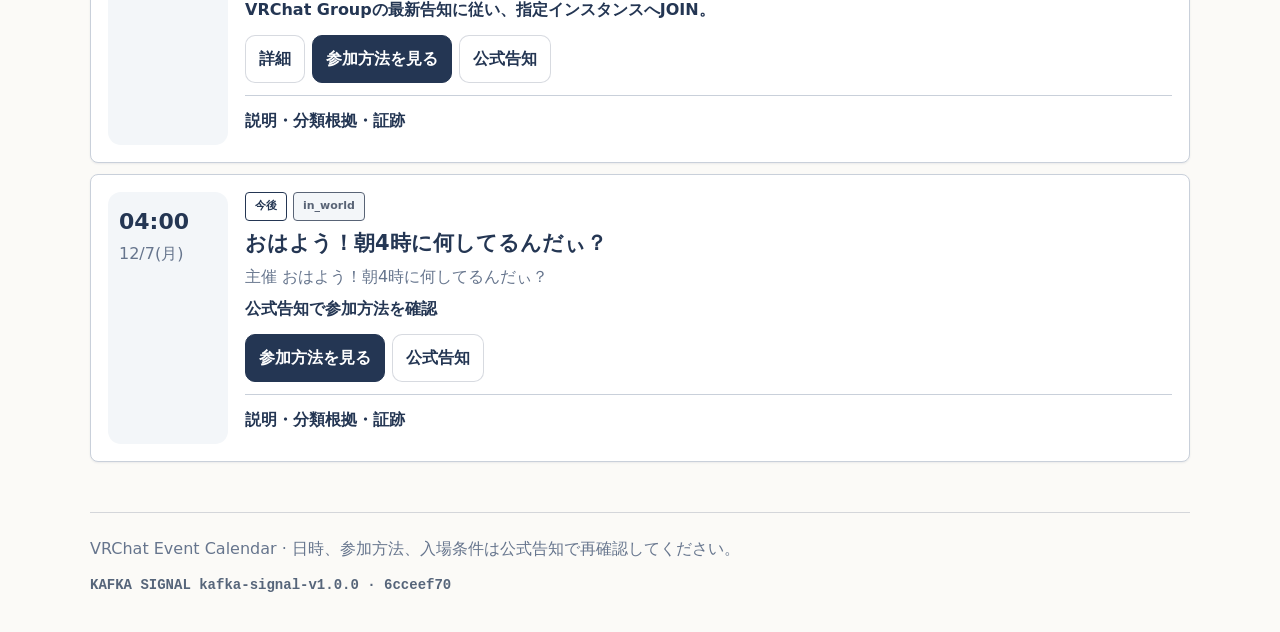
==== commit d6c61f1c: "chore: publish canonical public snapshot [skip ci]" ====
--- a/tonight/index.html
+++ b/tonight/index.html
@@ -1 +1 @@
-<!doctype html><html lang="ja"><head><meta charset="utf-8"><meta name="viewport" content="width=device-width,initial-scale=1,viewport-fit=cover"><meta name="description" content="VRChatの今夜参加できるイベントを、時刻、開催形態、参加方法、公式告知から選ぶモバイル優先カレンダー。"><meta name="theme-color" content="#fbfaf7"><meta name="kafka-signal-release" content="kafka-signal-v1.0.0"><meta name="kafka-signal-commit" content="6cceef70ab3ad5d15bad972aab0b23d954fc1fd8"><title>今夜のVRChat | Event Calendar</title><link rel="stylesheet" href="./tonight.css"><link rel="stylesheet" href="./featured-tonight.css"><link rel="stylesheet" href="./kafka-signal.css"><script src="../analytics.js" data-config="../analytics-config.json" defer></script><script src="./tonight.js" defer></script><script src="./featured-tonight.js" defer></script><script src="./kafka-signal.js" defer></script></head><body><a class="skip" href="#events">イベント一覧へ移動</a><header><a href="./" class="brand" rel="home">VRCHAT <span>TONIGHT</span></a><nav><a href="#filters">絞り込み</a><a href="#events">今夜</a><a href="../calendar.ics">カレンダー購読</a><a href="../">データ監査</a></nav></header><main><section class="hero"><div><p class="eyebrow">JST · PARTICIPATION FIRST</p><h1>今夜参加するイベントを、<br>数十秒で選ぶ。</h1><p>カードの初期面は開始時刻、イベント名、開催形態、参加方法、公式告知に限定します。分類根拠や資産証跡は詳細へ分離します。</p></div><aside><strong id="now">現在時刻 —</strong><span id="data-status">イベント読込中</span><a href="../events.json">JSON APIを開く</a></aside></section><section id="filters" class="filters" aria-labelledby="filter-title"><div class="section-heading"><div><p class="eyebrow">FILTERS</p><h2 id="filter-title">今夜の条件</h2></div><button id="clear" type="button">条件解除</button></div><div class="filter-grid"><label class="search"><span>イベント・主催・参加方法</span><input id="q" type="search" autocomplete="off"></label><label><span>期間</span><select id="range"><option value="today">今日</option><option value="week">7日</option><option value="month">30日</option><option value="all">120日</option></select></label><label><span>カテゴリ</span><select id="category"><option value="all">すべて</option></select></label><label><span>情報源</span><select id="source"><option value="all">すべて</option></select></label></div><label class="deadline-toggle"><input id="deadlines" type="checkbox"><span>募集・締切を通常一覧に含める</span></label><div id="active" class="active" aria-live="polite"></div></section><section class="status-legend" aria-label="開催状態"><span class="event-state state-live">開催中</span><span class="event-state state-soon">まもなく</span><span class="event-state state-tonight">今夜</span><span class="event-state state-unknown">日時要確認</span></section><section class="recommendation" aria-labelledby="recommendation-title"><div><p class="eyebrow">LOCAL HISTORY</p><h2 id="recommendation-title">端末内の閲覧履歴</h2></div><p>履歴はこのブラウザ内だけで使い、外部送信しません。</p><button id="history-off" type="button" aria-pressed="false">履歴を使わない</button><button id="history-clear" type="button">履歴削除</button></section><section id="events" tabindex="-1" aria-labelledby="events-title"><div class="section-heading"><div><p class="eyebrow">EVENTS</p><h2 id="events-title">イベント一覧</h2></div><p id="summary" role="status">読み込み中</p></div><div id="loading" class="state">イベントを読み込んでいます。</div><div id="error" class="state error" role="alert" hidden></div><div id="empty" class="state" hidden>条件に一致するイベントがありません。</div><div id="list" class="event-list" aria-busy="true"></div><button id="more" type="button" hidden>さらに表示</button></section></main><template id="event-card"><article class="event-card"><div class="event-time"><strong></strong><span></span></div><div class="event-main"><div class="event-state-row"><span class="event-state"></span><span class="event-mode"></span></div><h3></h3><p class="event-host"></p><p class="participation"></p><div class="actions"><a class="action detail">詳細</a><a class="action primary" target="_blank" rel="noreferrer">参加方法を見る</a><a class="action official" target="_blank" rel="noreferrer">公式告知</a></div><details><summary>説明・分類根拠・証跡</summary><div class="details-body"><p class="description"></p><dl><div><dt>カテゴリ</dt><dd data-field="category"></dd></div><div><dt>確信度</dt><dd data-field="confidence"></dd></div><div><dt>情報源</dt><dd data-field="source"></dd></div><div><dt>分類根拠</dt><dd data-field="reason"></dd></div></dl><div class="proof"></div></div></details></div></article></template><footer>VRChat Event Calendar · 日時、参加方法、入場条件は公式告知で再確認してください。</footer></body></html>+<!doctype html><html lang="ja"><head><meta charset="utf-8"><meta name="viewport" content="width=device-width,initial-scale=1,viewport-fit=cover"><meta name="description" content="VRChatの今夜参加できるイベントを、時刻、開催形態、参加方法、公式告知から選ぶモバイル優先カレンダー。"><meta name="theme-color" content="#fbfaf7"><meta name="kafka-signal-release" content="kafka-signal-v1.0.0"><meta name="kafka-signal-commit" content="6cceef70ab3ad5d15bad972aab0b23d954fc1fd8"><title>今夜のVRChat | Event Calendar</title><link rel="stylesheet" href="./tonight.css"><link rel="stylesheet" href="./kafka-signal.css"><script src="../analytics.js" data-config="../analytics-config.json" defer></script><script src="./tonight.js" defer></script><script src="./kafka-signal.js" defer></script></head><body><a class="skip" href="#events">イベント一覧へ移動</a><header><a href="./" class="brand" rel="home">VRCHAT <span>TONIGHT</span></a><nav><a href="#filters">絞り込み</a><a href="#events">今夜</a><a href="../calendar.ics">カレンダー購読</a><a href="../">データ監査</a></nav></header><main><section class="hero"><div><p class="eyebrow">JST · PARTICIPATION FIRST</p><h1>今夜参加するイベントを、<br>数十秒で選ぶ。</h1><p>カードの初期面は開始時刻、イベント名、開催形態、参加方法、公式告知に限定します。分類根拠や資産証跡は詳細へ分離します。</p></div><aside><strong id="now">現在時刻 —</strong><span id="data-status">イベント読込中</span><a href="../events.json">JSON APIを開く</a></aside></section><section id="filters" class="filters" aria-labelledby="filter-title"><div class="section-heading"><div><p class="eyebrow">FILTERS</p><h2 id="filter-title">今夜の条件</h2></div><button id="clear" type="button">条件解除</button></div><div class="filter-grid"><label class="search"><span>イベント・主催・参加方法</span><input id="q" type="search" autocomplete="off"></label><label><span>期間</span><select id="range"><option value="today">今日</option><option value="week">7日</option><option value="month">30日</option><option value="all">120日</option></select></label><label><span>カテゴリ</span><select id="category"><option value="all">すべて</option></select></label><label><span>情報源</span><select id="source"><option value="all">すべて</option></select></label></div><label class="deadline-toggle"><input id="deadlines" type="checkbox"><span>募集・締切を通常一覧に含める</span></label><div id="active" class="active" aria-live="polite"></div></section><section class="status-legend" aria-label="開催状態"><span class="event-state state-live">開催中</span><span class="event-state state-soon">まもなく</span><span class="event-state state-tonight">今夜</span><span class="event-state state-unknown">日時要確認</span></section><section class="recommendation" aria-labelledby="recommendation-title"><div><p class="eyebrow">LOCAL HISTORY</p><h2 id="recommendation-title">端末内の閲覧履歴</h2></div><p>履歴はこのブラウザ内だけで使い、外部送信しません。</p><button id="history-off" type="button" aria-pressed="false">履歴を使わない</button><button id="history-clear" type="button">履歴削除</button></section><section id="events" tabindex="-1" aria-labelledby="events-title"><div class="section-heading"><div><p class="eyebrow">EVENTS</p><h2 id="events-title">イベント一覧</h2></div><p id="summary" role="status">読み込み中</p></div><div id="loading" class="state">イベントを読み込んでいます。</div><div id="error" class="state error" role="alert" hidden></div><div id="empty" class="state" hidden>条件に一致するイベントがありません。</div><div id="list" class="event-list" aria-busy="true"></div><button id="more" type="button" hidden>さらに表示</button></section></main><template id="event-card"><article class="event-card"><div class="event-time"><strong></strong><span></span></div><div class="event-main"><div class="event-state-row"><span class="event-state"></span><span class="event-mode"></span></div><h3></h3><p class="event-host"></p><p class="participation"></p><div class="actions"><a class="action detail">詳細</a><a class="action primary" target="_blank" rel="noreferrer">参加方法を見る</a><a class="action official" target="_blank" rel="noreferrer">公式告知</a></div><details><summary>説明・分類根拠・証跡</summary><div class="details-body"><p class="description"></p><dl><div><dt>カテゴリ</dt><dd data-field="category"></dd></div><div><dt>確信度</dt><dd data-field="confidence"></dd></div><div><dt>情報源</dt><dd data-field="source"></dd></div><div><dt>分類根拠</dt><dd data-field="reason"></dd></div></dl><div class="proof"></div></div></details></div></article></template><footer>VRChat Event Calendar · 日時、参加方法、入場条件は公式告知で再確認してください。</footer></body></html>
